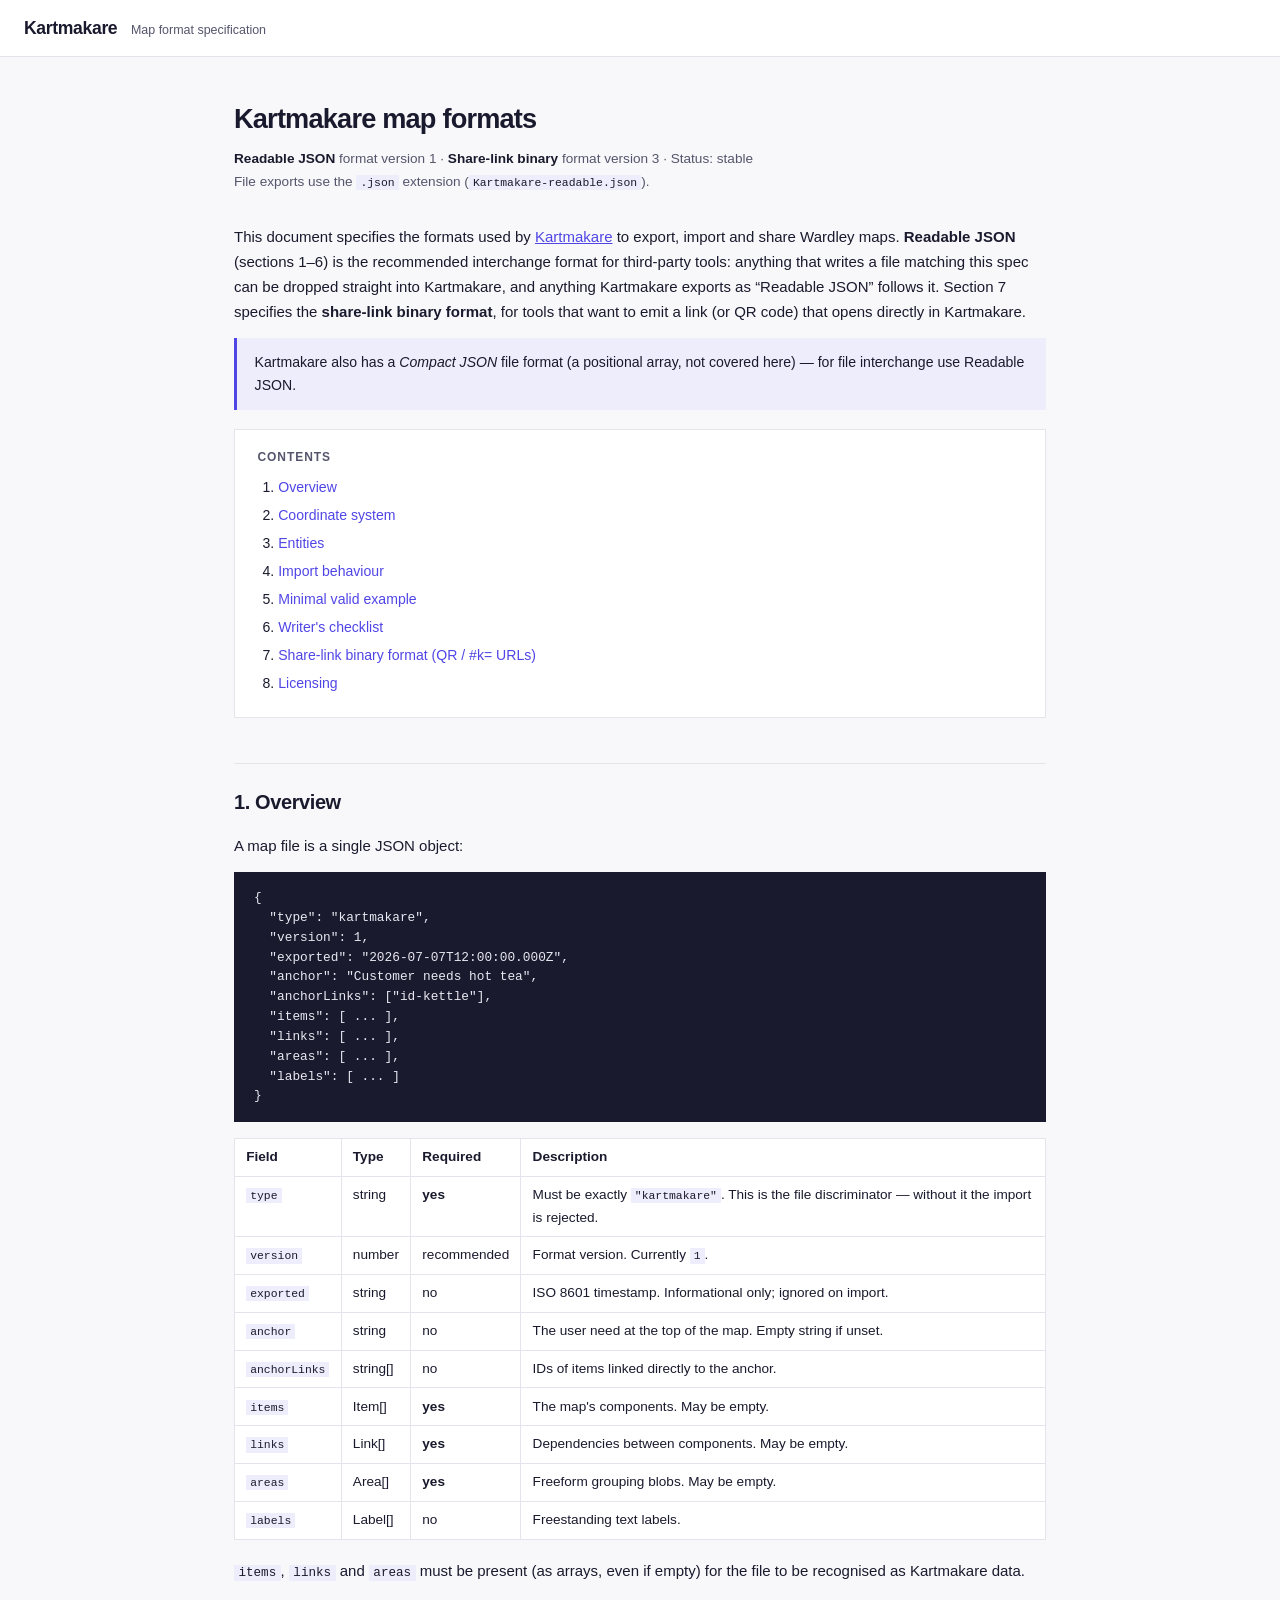
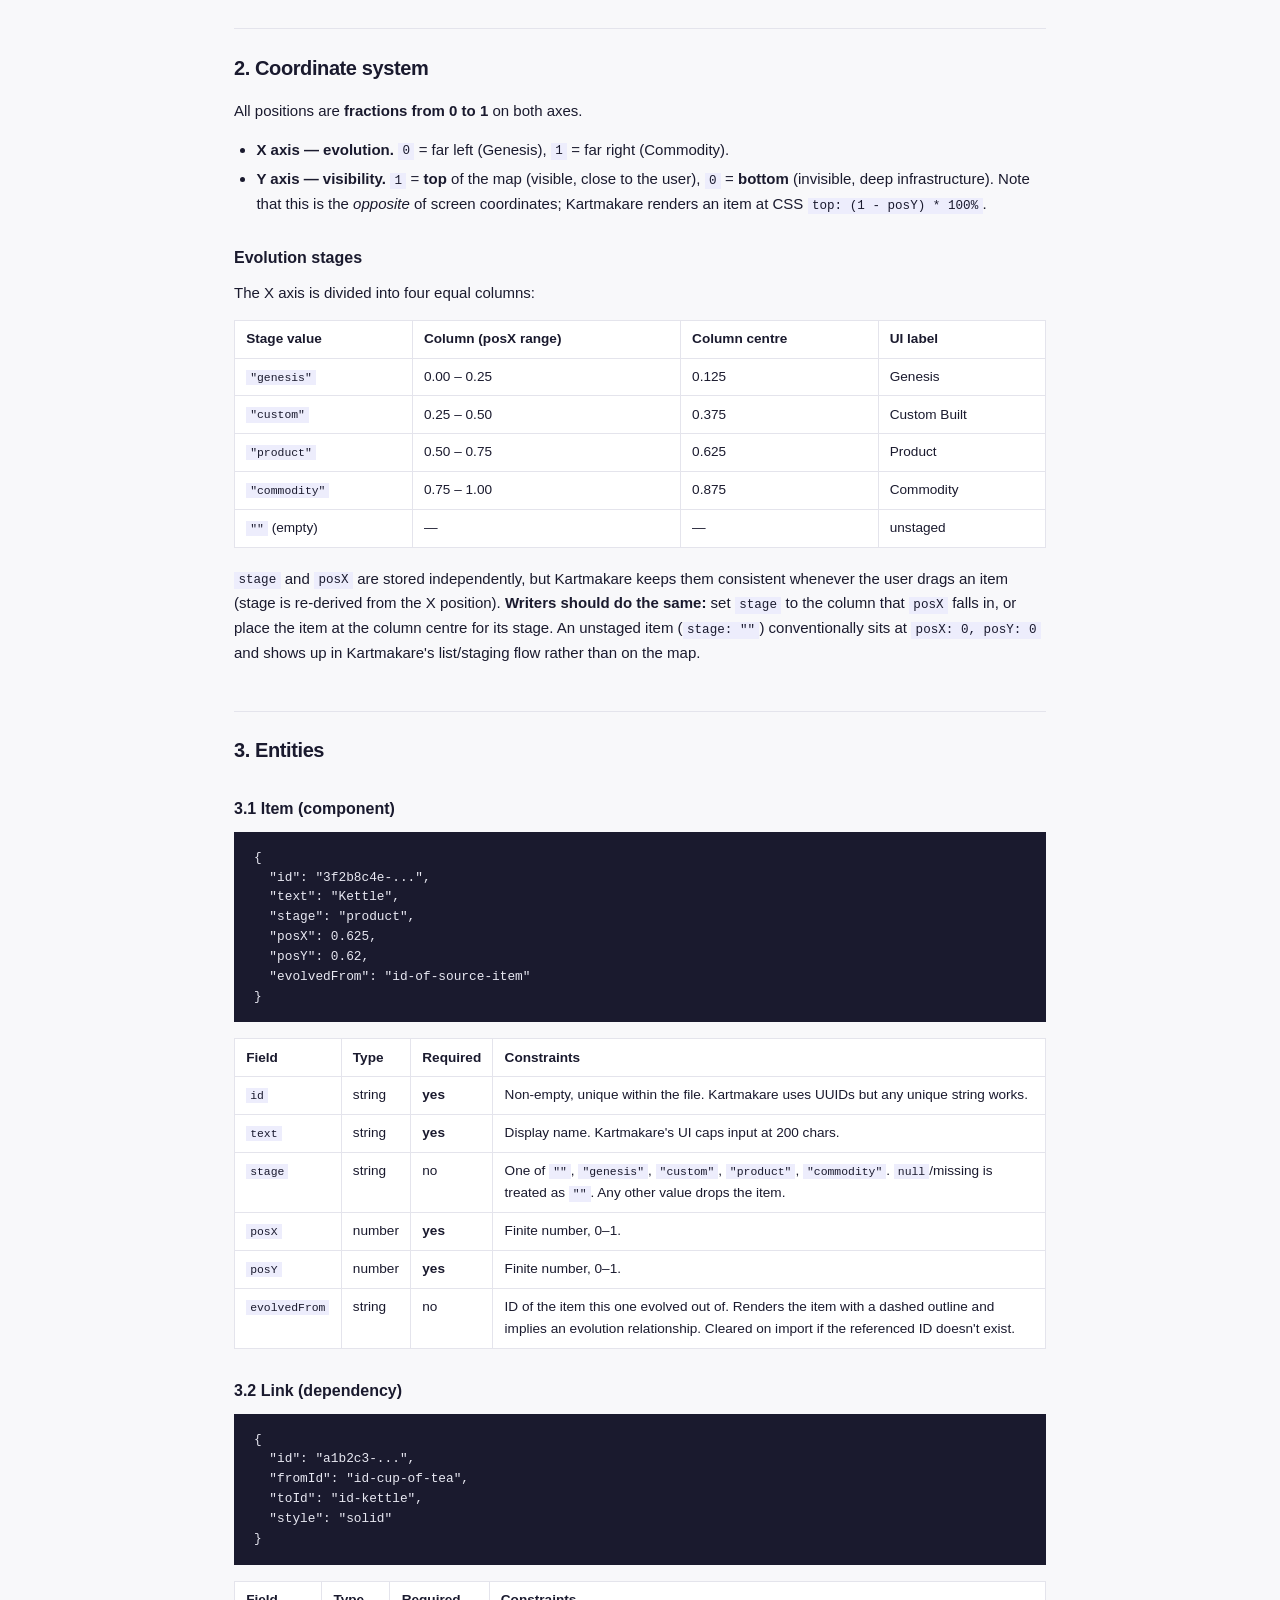
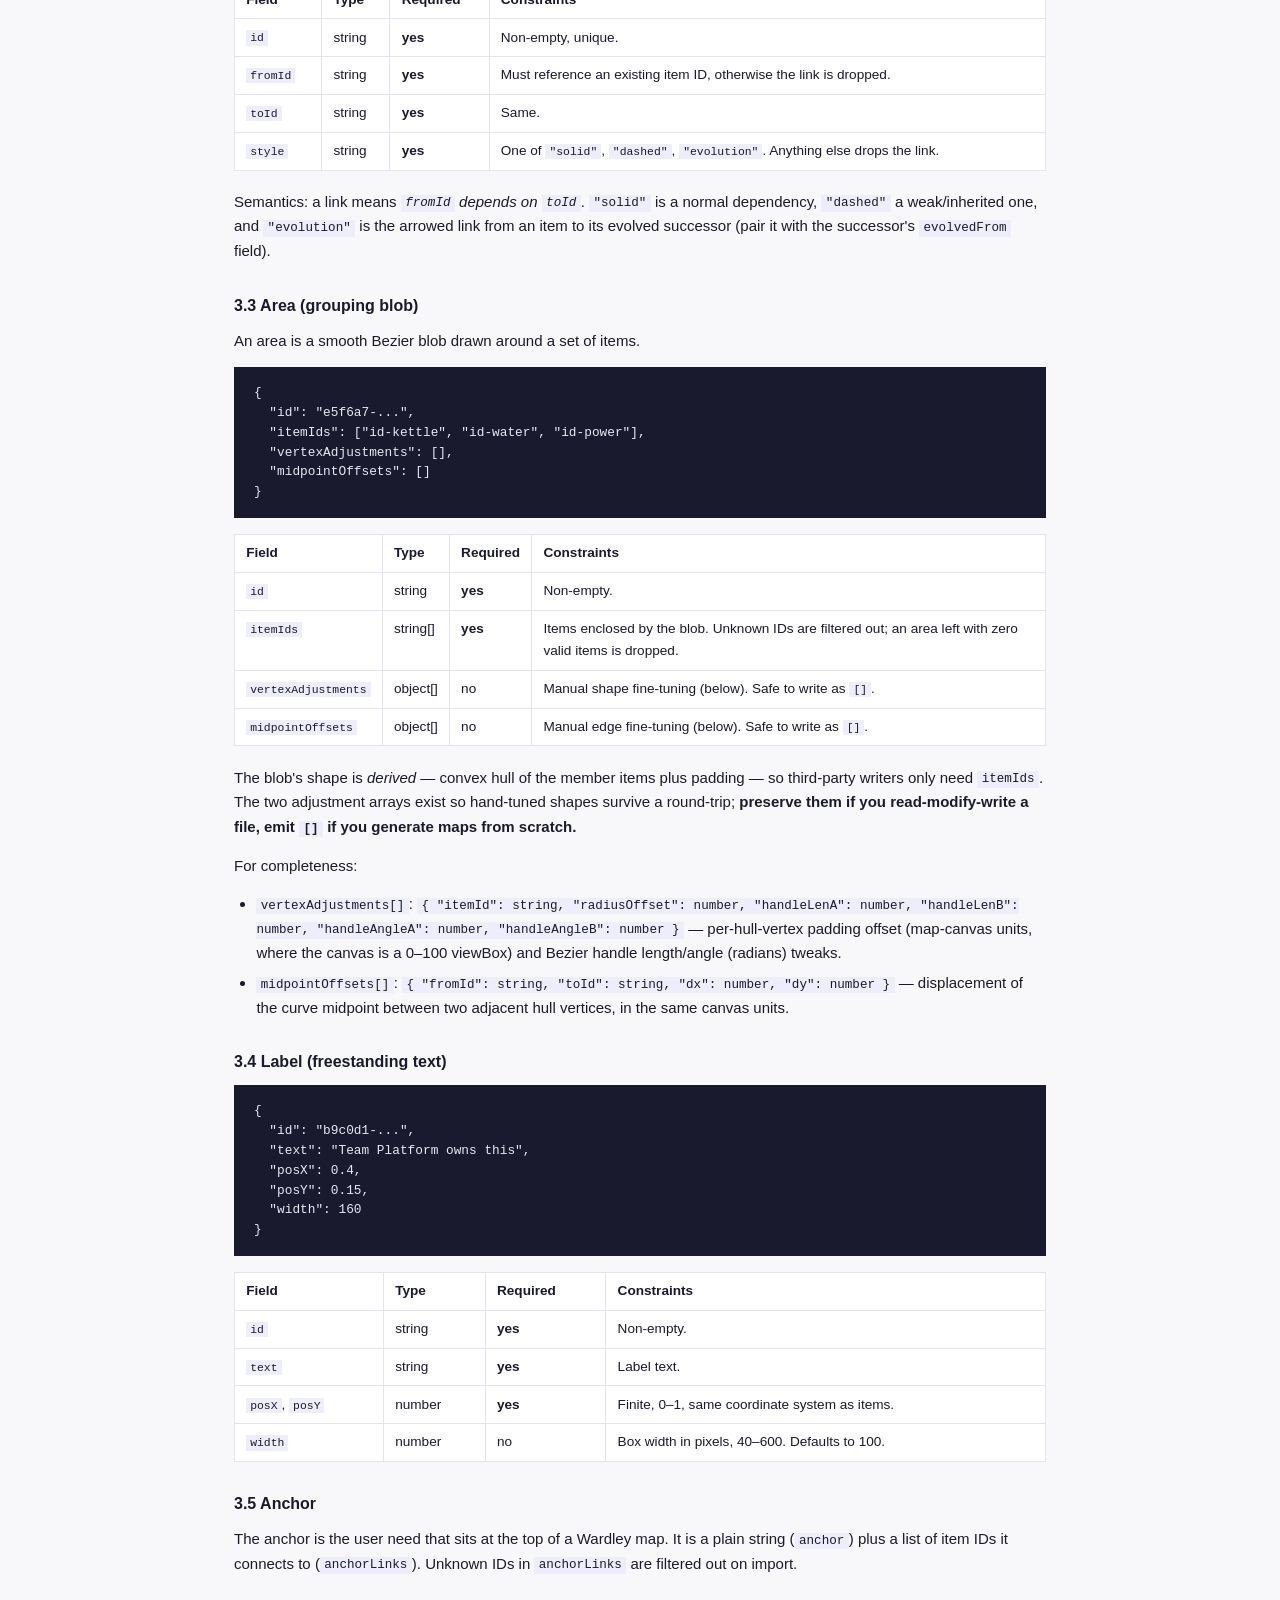
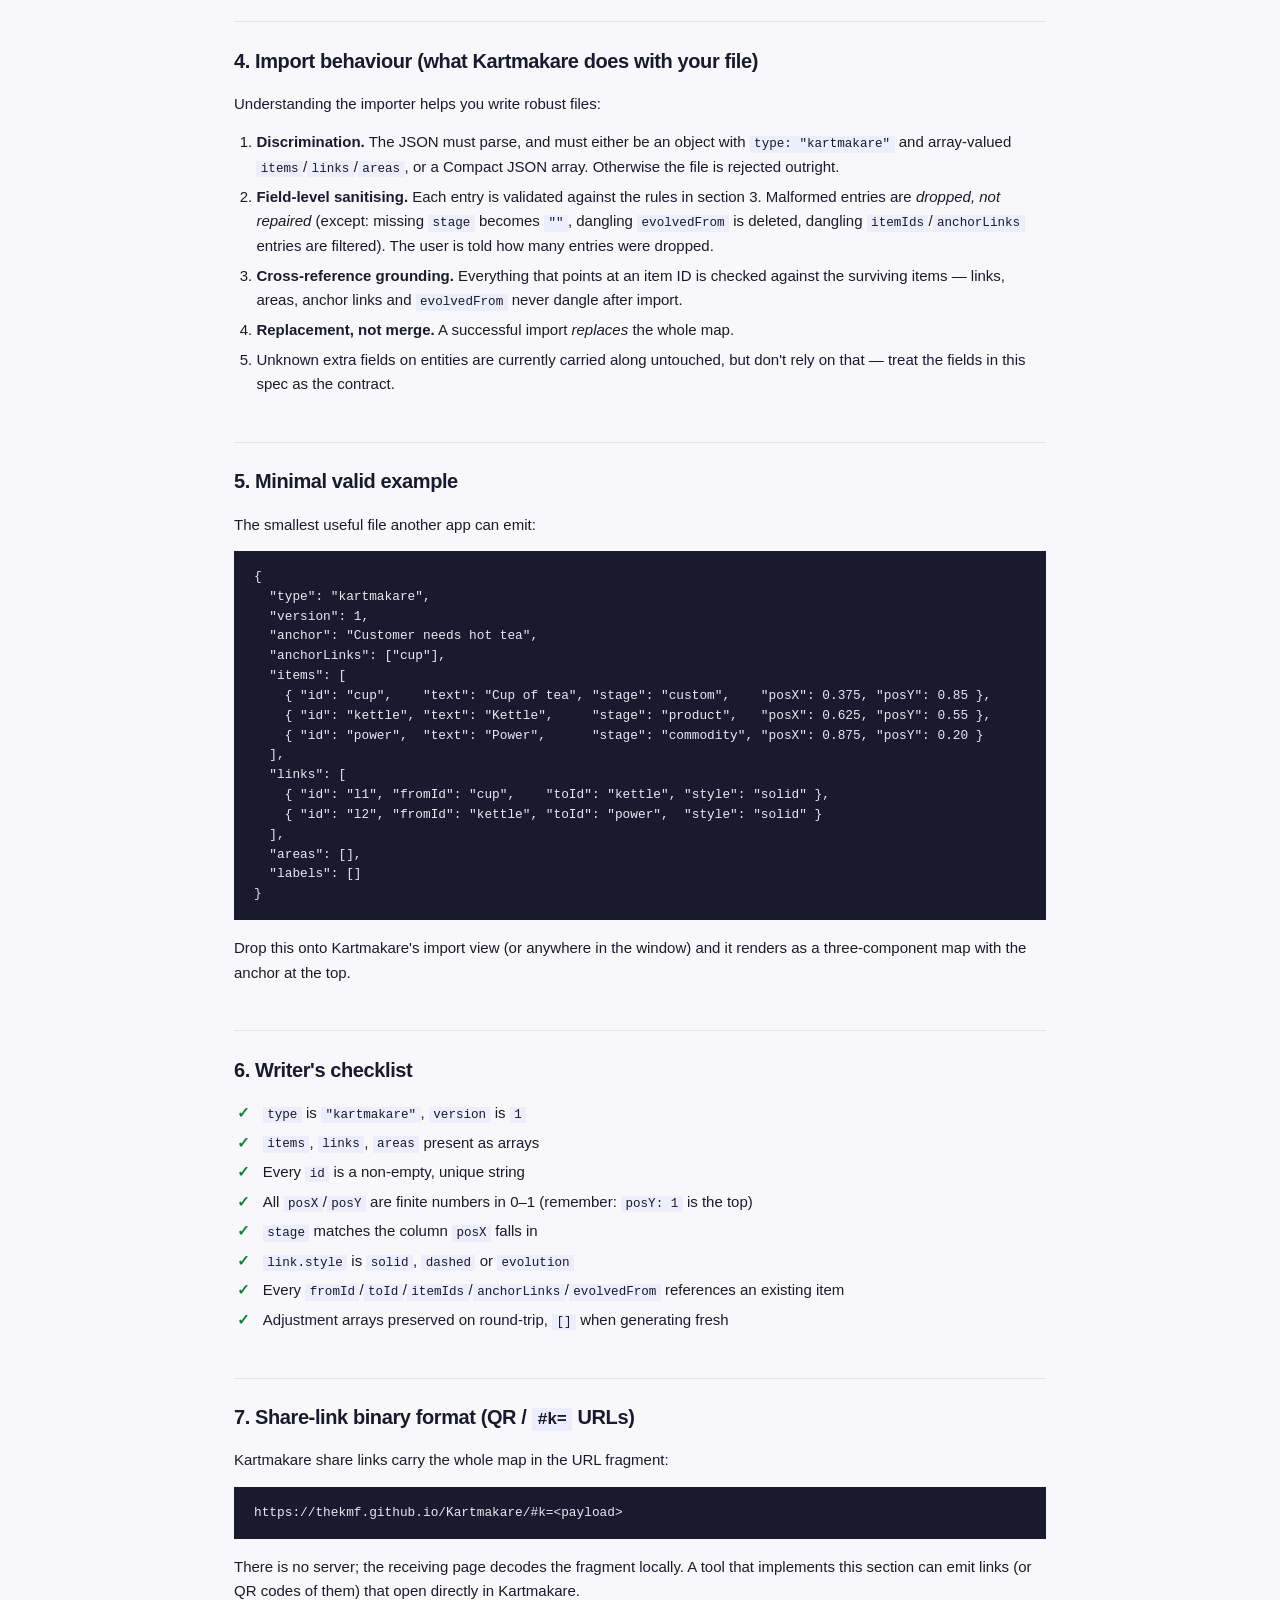
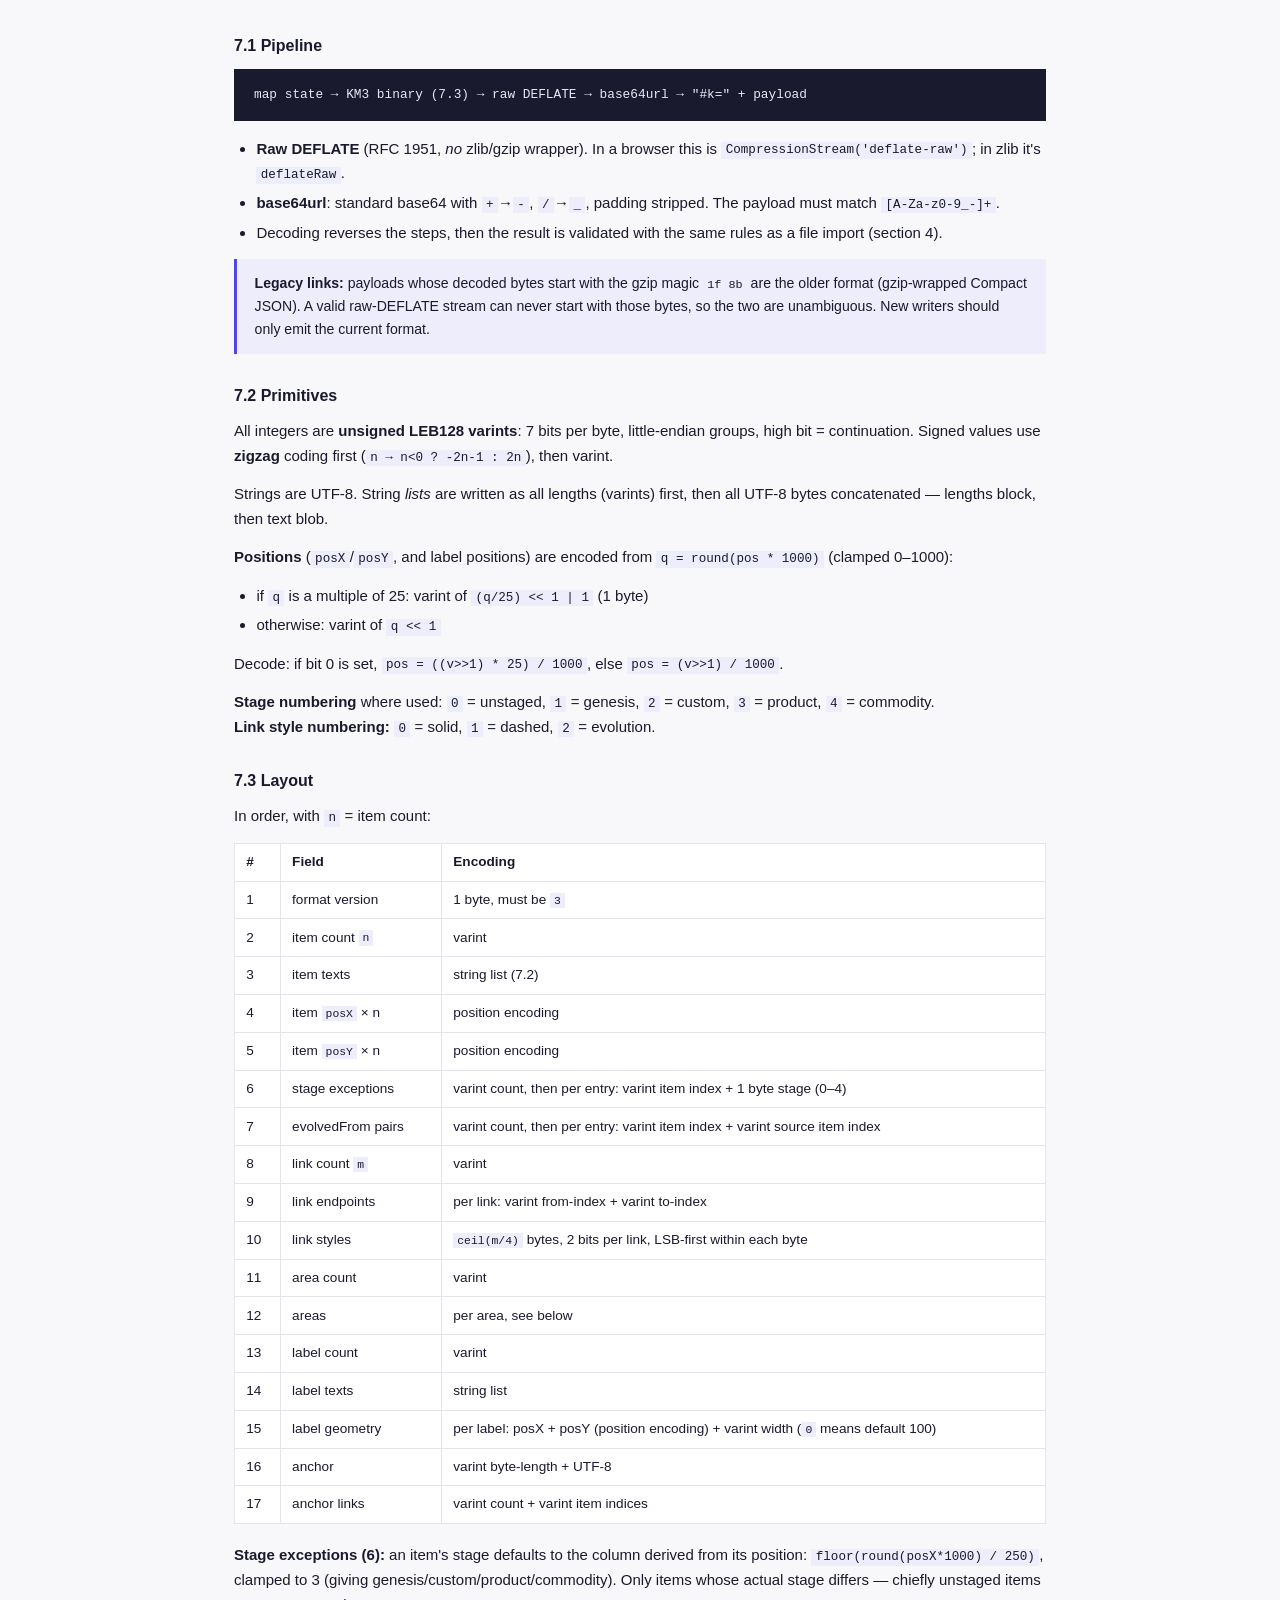
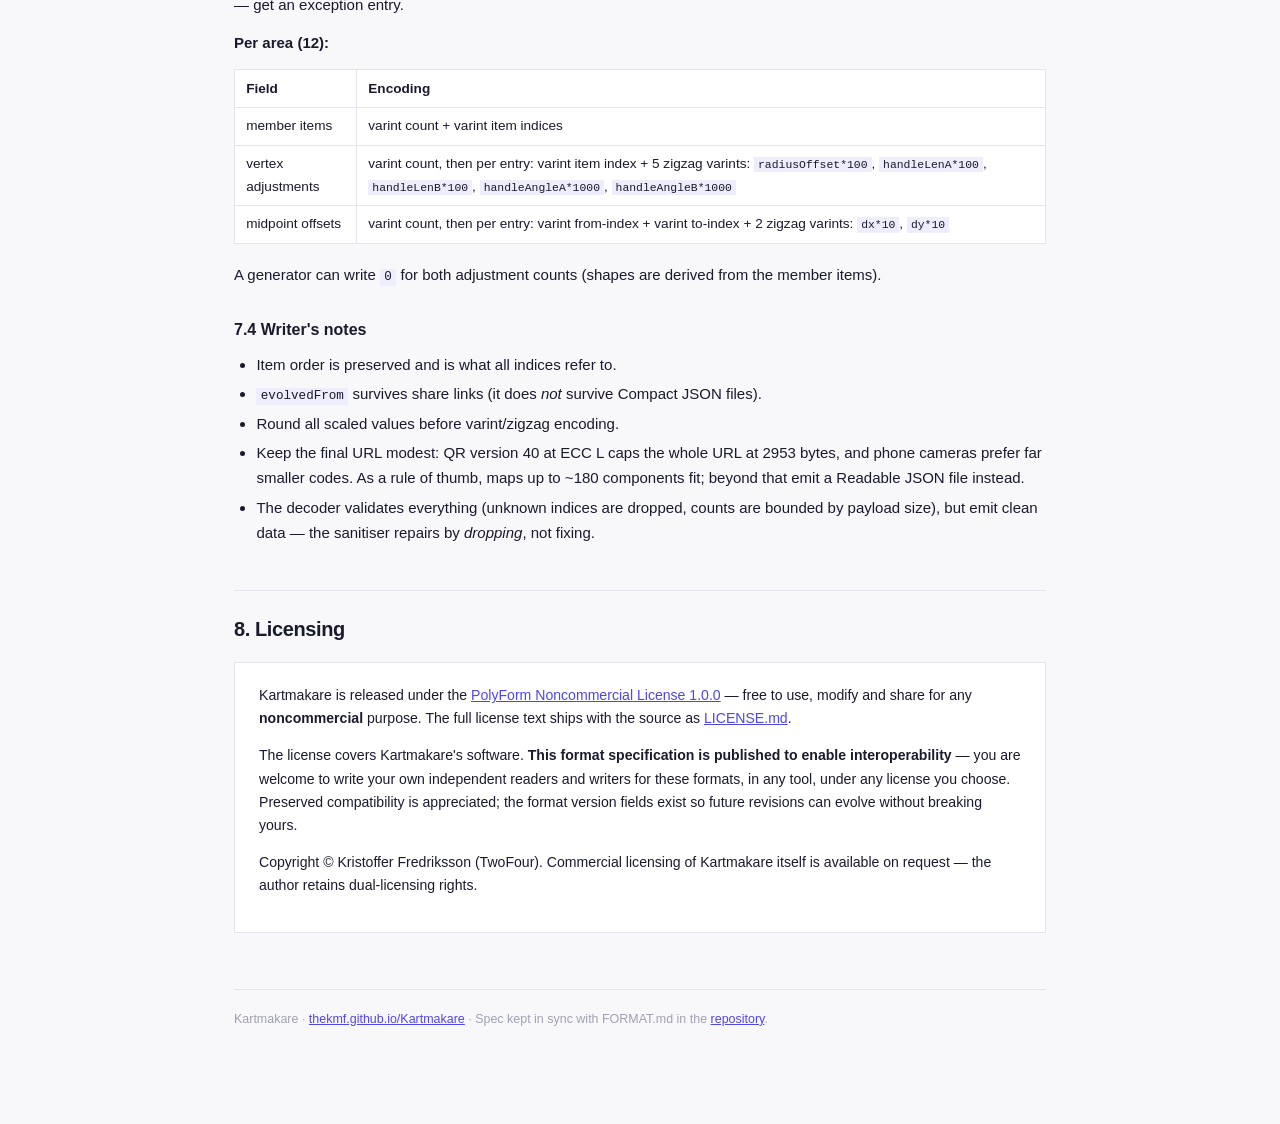
==== format.html @ 9cb751b2 "Add format.html — styled format spec with licensing; link from About Standalone HTML rendering of FO" ====
<!DOCTYPE html>
<html lang="en">
<head>
<meta charset="UTF-8">
<meta name="viewport" content="width=device-width, initial-scale=1.0">
<title>Kartmakare — Map Format Specification</title>
<link rel="icon" type="image/svg+xml" href="kartmakare-icon.svg">
<style>
    :root {
        --bg: #f8f8fa; --surface: #ffffff; --text: #1a1a2e; --text-muted: #55556d;
        --text-dim: #a0a0b4; --accent: #5046e5; --accent-light: #ededfc;
        --border: #e4e4ec; --border-hover: #c9c9d6; --down: #dc2626;
        --green: #15803d;
    }
    * { margin: 0; padding: 0; box-sizing: border-box; }
    body {
        background: var(--bg); color: var(--text);
        font-family: 'Inter', 'SF Pro Display', -apple-system, BlinkMacSystemFont, 'Segoe UI', sans-serif;
        font-size: 15px; line-height: 1.65;
    }
    .page-header {
        background: var(--surface); border-bottom: 1px solid var(--border);
        padding: 0.85rem 1.5rem; display: flex; align-items: baseline; gap: 0.85rem;
        position: sticky; top: 0; z-index: 10;
    }
    .page-header a.home {
        font-size: 1.1rem; font-weight: 700; letter-spacing: -0.02em;
        color: var(--text); text-decoration: none; transition: color 0.15s;
    }
    .page-header a.home:hover { color: var(--accent); }
    .page-header .sub { font-size: 0.78rem; color: var(--text-muted); font-weight: 500; }
    main { max-width: 860px; margin: 0 auto; padding: 2.5rem 1.5rem 6rem; }
    h1 { font-size: 1.7rem; font-weight: 800; letter-spacing: -0.03em; margin-bottom: 0.4rem; }
    .meta { color: var(--text-muted); font-size: 0.85rem; margin-bottom: 2rem; }
    .meta strong { color: var(--text); }
    h2 {
        font-size: 1.25rem; font-weight: 700; letter-spacing: -0.02em;
        margin: 2.8rem 0 0.9rem; padding-top: 1.4rem; border-top: 1px solid var(--border);
    }
    h3 { font-size: 1rem; font-weight: 700; margin: 1.8rem 0 0.6rem; }
    p { margin-bottom: 0.85rem; }
    a { color: var(--accent); }
    ul, ol { margin: 0 0 0.85rem 1.4rem; }
    li { margin-bottom: 0.3rem; }
    code {
        font-family: 'SF Mono', ui-monospace, 'Cascadia Code', Menlo, Consolas, monospace;
        font-size: 0.84em; background: var(--accent-light); color: var(--text);
        padding: 0.1em 0.35em;
    }
    pre {
        background: var(--text); color: #e8e8f2; padding: 1rem 1.25rem;
        overflow-x: auto; margin: 0 0 1rem; font-size: 0.8rem; line-height: 1.55;
    }
    pre code { background: none; color: inherit; padding: 0; font-size: inherit; }
    table { border-collapse: collapse; width: 100%; margin: 0 0 1.2rem; font-size: 0.85rem; }
    th, td { border: 1px solid var(--border); padding: 0.45rem 0.7rem; text-align: left; vertical-align: top; }
    th { background: var(--surface); font-weight: 700; white-space: nowrap; }
    td { background: var(--surface); }
    td code { white-space: nowrap; }
    .table-scroll { overflow-x: auto; margin-bottom: 1.2rem; }
    .table-scroll table { margin-bottom: 0; min-width: 560px; }
    .callout {
        background: var(--accent-light); border-left: 3px solid var(--accent);
        padding: 0.8rem 1.1rem; margin: 0 0 1.2rem; font-size: 0.88rem;
    }
    .checklist { list-style: none; margin-left: 0.2rem; }
    .checklist li { padding-left: 1.6rem; position: relative; }
    .checklist li::before {
        content: '✓'; position: absolute; left: 0; top: 0;
        color: var(--green); font-weight: 800;
    }
    .toc {
        background: var(--surface); border: 1px solid var(--border);
        padding: 1.1rem 1.4rem; margin-bottom: 2.2rem; font-size: 0.88rem;
    }
    .toc-title { font-weight: 700; font-size: 0.75rem; text-transform: uppercase; letter-spacing: 0.08em; color: var(--text-muted); margin-bottom: 0.5rem; }
    .toc ol { margin: 0 0 0 1.3rem; }
    .toc a { text-decoration: none; }
    .toc a:hover { text-decoration: underline; }
    .license {
        background: var(--surface); border: 1px solid var(--border);
        padding: 1.3rem 1.5rem; margin-top: 1rem; font-size: 0.88rem;
    }
    footer {
        border-top: 1px solid var(--border); margin-top: 3.5rem; padding-top: 1.2rem;
        color: var(--text-dim); font-size: 0.78rem;
    }
</style>
</head>
<body>

<div class="page-header">
    <a class="home" href="./">Kartmakare</a>
    <span class="sub">Map format specification</span>
</div>

<main>
<h1>Kartmakare map formats</h1>
<p class="meta">
    <strong>Readable JSON</strong> format version 1 &middot; <strong>Share-link binary</strong> format version 3 &middot; Status: stable<br>
    File exports use the <code>.json</code> extension (<code>Kartmakare-readable.json</code>).
</p>

<p>This document specifies the formats used by
<a href="https://thekmf.github.io/Kartmakare/">Kartmakare</a> to export, import and
share Wardley maps. <strong>Readable JSON</strong> (sections 1&ndash;6) is the
recommended interchange format for third-party tools: anything that writes a file
matching this spec can be dropped straight into Kartmakare, and anything Kartmakare
exports as &ldquo;Readable JSON&rdquo; follows it. Section 7 specifies the
<strong>share-link binary format</strong>, for tools that want to emit a link (or QR
code) that opens directly in Kartmakare.</p>

<div class="callout">Kartmakare also has a <em>Compact JSON</em> file format (a
positional array, not covered here) — for file interchange use Readable JSON.</div>

<div class="toc">
    <div class="toc-title">Contents</div>
    <ol>
        <li><a href="#overview">Overview</a></li>
        <li><a href="#coordinates">Coordinate system</a></li>
        <li><a href="#entities">Entities</a></li>
        <li><a href="#import">Import behaviour</a></li>
        <li><a href="#example">Minimal valid example</a></li>
        <li><a href="#checklist">Writer's checklist</a></li>
        <li><a href="#sharelink">Share-link binary format (QR / #k= URLs)</a></li>
        <li><a href="#licensing">Licensing</a></li>
    </ol>
</div>

<h2 id="overview">1. Overview</h2>
<p>A map file is a single JSON object:</p>
<pre><code>{
  "type": "kartmakare",
  "version": 1,
  "exported": "2026-07-07T12:00:00.000Z",
  "anchor": "Customer needs hot tea",
  "anchorLinks": ["id-kettle"],
  "items": [ ... ],
  "links": [ ... ],
  "areas": [ ... ],
  "labels": [ ... ]
}</code></pre>

<div class="table-scroll"><table>
<tr><th>Field</th><th>Type</th><th>Required</th><th>Description</th></tr>
<tr><td><code>type</code></td><td>string</td><td><strong>yes</strong></td><td>Must be exactly <code>"kartmakare"</code>. This is the file discriminator — without it the import is rejected.</td></tr>
<tr><td><code>version</code></td><td>number</td><td>recommended</td><td>Format version. Currently <code>1</code>.</td></tr>
<tr><td><code>exported</code></td><td>string</td><td>no</td><td>ISO 8601 timestamp. Informational only; ignored on import.</td></tr>
<tr><td><code>anchor</code></td><td>string</td><td>no</td><td>The user need at the top of the map. Empty string if unset.</td></tr>
<tr><td><code>anchorLinks</code></td><td>string[]</td><td>no</td><td>IDs of items linked directly to the anchor.</td></tr>
<tr><td><code>items</code></td><td>Item[]</td><td><strong>yes</strong></td><td>The map's components. May be empty.</td></tr>
<tr><td><code>links</code></td><td>Link[]</td><td><strong>yes</strong></td><td>Dependencies between components. May be empty.</td></tr>
<tr><td><code>areas</code></td><td>Area[]</td><td><strong>yes</strong></td><td>Freeform grouping blobs. May be empty.</td></tr>
<tr><td><code>labels</code></td><td>Label[]</td><td>no</td><td>Freestanding text labels.</td></tr>
</table></div>

<p><code>items</code>, <code>links</code> and <code>areas</code> must be present (as
arrays, even if empty) for the file to be recognised as Kartmakare data.</p>

<h2 id="coordinates">2. Coordinate system</h2>
<p>All positions are <strong>fractions from 0 to 1</strong> on both axes.</p>
<ul>
    <li><strong>X axis — evolution.</strong> <code>0</code> = far left (Genesis), <code>1</code> = far right (Commodity).</li>
    <li><strong>Y axis — visibility.</strong> <code>1</code> = <strong>top</strong> of the map (visible, close to the user), <code>0</code> = <strong>bottom</strong> (invisible, deep infrastructure). Note that this is the <em>opposite</em> of screen coordinates; Kartmakare renders an item at CSS <code>top: (1 - posY) * 100%</code>.</li>
</ul>

<h3>Evolution stages</h3>
<p>The X axis is divided into four equal columns:</p>
<div class="table-scroll"><table>
<tr><th>Stage value</th><th>Column (posX range)</th><th>Column centre</th><th>UI label</th></tr>
<tr><td><code>"genesis"</code></td><td>0.00 – 0.25</td><td>0.125</td><td>Genesis</td></tr>
<tr><td><code>"custom"</code></td><td>0.25 – 0.50</td><td>0.375</td><td>Custom Built</td></tr>
<tr><td><code>"product"</code></td><td>0.50 – 0.75</td><td>0.625</td><td>Product</td></tr>
<tr><td><code>"commodity"</code></td><td>0.75 – 1.00</td><td>0.875</td><td>Commodity</td></tr>
<tr><td><code>""</code> (empty)</td><td>—</td><td>—</td><td>unstaged</td></tr>
</table></div>

<p><code>stage</code> and <code>posX</code> are stored independently, but Kartmakare
keeps them consistent whenever the user drags an item (stage is re-derived from the X
position). <strong>Writers should do the same:</strong> set <code>stage</code> to the
column that <code>posX</code> falls in, or place the item at the column centre for its
stage. An unstaged item (<code>stage: ""</code>) conventionally sits at
<code>posX: 0, posY: 0</code> and shows up in Kartmakare's list/staging flow rather
than on the map.</p>

<h2 id="entities">3. Entities</h2>

<h3>3.1 Item (component)</h3>
<pre><code>{
  "id": "3f2b8c4e-...",
  "text": "Kettle",
  "stage": "product",
  "posX": 0.625,
  "posY": 0.62,
  "evolvedFrom": "id-of-source-item"
}</code></pre>
<div class="table-scroll"><table>
<tr><th>Field</th><th>Type</th><th>Required</th><th>Constraints</th></tr>
<tr><td><code>id</code></td><td>string</td><td><strong>yes</strong></td><td>Non-empty, unique within the file. Kartmakare uses UUIDs but any unique string works.</td></tr>
<tr><td><code>text</code></td><td>string</td><td><strong>yes</strong></td><td>Display name. Kartmakare's UI caps input at 200 chars.</td></tr>
<tr><td><code>stage</code></td><td>string</td><td>no</td><td>One of <code>""</code>, <code>"genesis"</code>, <code>"custom"</code>, <code>"product"</code>, <code>"commodity"</code>. <code>null</code>/missing is treated as <code>""</code>. Any other value drops the item.</td></tr>
<tr><td><code>posX</code></td><td>number</td><td><strong>yes</strong></td><td>Finite number, 0–1.</td></tr>
<tr><td><code>posY</code></td><td>number</td><td><strong>yes</strong></td><td>Finite number, 0–1.</td></tr>
<tr><td><code>evolvedFrom</code></td><td>string</td><td>no</td><td>ID of the item this one evolved out of. Renders the item with a dashed outline and implies an evolution relationship. Cleared on import if the referenced ID doesn't exist.</td></tr>
</table></div>

<h3>3.2 Link (dependency)</h3>
<pre><code>{
  "id": "a1b2c3-...",
  "fromId": "id-cup-of-tea",
  "toId": "id-kettle",
  "style": "solid"
}</code></pre>
<div class="table-scroll"><table>
<tr><th>Field</th><th>Type</th><th>Required</th><th>Constraints</th></tr>
<tr><td><code>id</code></td><td>string</td><td><strong>yes</strong></td><td>Non-empty, unique.</td></tr>
<tr><td><code>fromId</code></td><td>string</td><td><strong>yes</strong></td><td>Must reference an existing item ID, otherwise the link is dropped.</td></tr>
<tr><td><code>toId</code></td><td>string</td><td><strong>yes</strong></td><td>Same.</td></tr>
<tr><td><code>style</code></td><td>string</td><td><strong>yes</strong></td><td>One of <code>"solid"</code>, <code>"dashed"</code>, <code>"evolution"</code>. Anything else drops the link.</td></tr>
</table></div>
<p>Semantics: a link means <em><code>fromId</code> depends on <code>toId</code></em>.
<code>"solid"</code> is a normal dependency, <code>"dashed"</code> a weak/inherited
one, and <code>"evolution"</code> is the arrowed link from an item to its evolved
successor (pair it with the successor's <code>evolvedFrom</code> field).</p>

<h3>3.3 Area (grouping blob)</h3>
<p>An area is a smooth Bezier blob drawn around a set of items.</p>
<pre><code>{
  "id": "e5f6a7-...",
  "itemIds": ["id-kettle", "id-water", "id-power"],
  "vertexAdjustments": [],
  "midpointOffsets": []
}</code></pre>
<div class="table-scroll"><table>
<tr><th>Field</th><th>Type</th><th>Required</th><th>Constraints</th></tr>
<tr><td><code>id</code></td><td>string</td><td><strong>yes</strong></td><td>Non-empty.</td></tr>
<tr><td><code>itemIds</code></td><td>string[]</td><td><strong>yes</strong></td><td>Items enclosed by the blob. Unknown IDs are filtered out; an area left with zero valid items is dropped.</td></tr>
<tr><td><code>vertexAdjustments</code></td><td>object[]</td><td>no</td><td>Manual shape fine-tuning (below). Safe to write as <code>[]</code>.</td></tr>
<tr><td><code>midpointOffsets</code></td><td>object[]</td><td>no</td><td>Manual edge fine-tuning (below). Safe to write as <code>[]</code>.</td></tr>
</table></div>
<p>The blob's shape is <em>derived</em> — convex hull of the member items plus padding —
so third-party writers only need <code>itemIds</code>. The two adjustment arrays exist
so hand-tuned shapes survive a round-trip; <strong>preserve them if you
read-modify-write a file, emit <code>[]</code> if you generate maps from
scratch.</strong></p>
<p>For completeness:</p>
<ul>
    <li><code>vertexAdjustments[]</code>: <code>{ "itemId": string, "radiusOffset": number, "handleLenA": number, "handleLenB": number, "handleAngleA": number, "handleAngleB": number }</code> — per-hull-vertex padding offset (map-canvas units, where the canvas is a 0–100 viewBox) and Bezier handle length/angle (radians) tweaks.</li>
    <li><code>midpointOffsets[]</code>: <code>{ "fromId": string, "toId": string, "dx": number, "dy": number }</code> — displacement of the curve midpoint between two adjacent hull vertices, in the same canvas units.</li>
</ul>

<h3>3.4 Label (freestanding text)</h3>
<pre><code>{
  "id": "b9c0d1-...",
  "text": "Team Platform owns this",
  "posX": 0.4,
  "posY": 0.15,
  "width": 160
}</code></pre>
<div class="table-scroll"><table>
<tr><th>Field</th><th>Type</th><th>Required</th><th>Constraints</th></tr>
<tr><td><code>id</code></td><td>string</td><td><strong>yes</strong></td><td>Non-empty.</td></tr>
<tr><td><code>text</code></td><td>string</td><td><strong>yes</strong></td><td>Label text.</td></tr>
<tr><td><code>posX</code>, <code>posY</code></td><td>number</td><td><strong>yes</strong></td><td>Finite, 0–1, same coordinate system as items.</td></tr>
<tr><td><code>width</code></td><td>number</td><td>no</td><td>Box width in pixels, 40–600. Defaults to 100.</td></tr>
</table></div>

<h3>3.5 Anchor</h3>
<p>The anchor is the user need that sits at the top of a Wardley map. It is a plain
string (<code>anchor</code>) plus a list of item IDs it connects to
(<code>anchorLinks</code>). Unknown IDs in <code>anchorLinks</code> are filtered out
on import.</p>

<h2 id="import">4. Import behaviour (what Kartmakare does with your file)</h2>
<p>Understanding the importer helps you write robust files:</p>
<ol>
    <li><strong>Discrimination.</strong> The JSON must parse, and must either be an object with <code>type: "kartmakare"</code> and array-valued <code>items</code>/<code>links</code>/<code>areas</code>, or a Compact JSON array. Otherwise the file is rejected outright.</li>
    <li><strong>Field-level sanitising.</strong> Each entry is validated against the rules in section 3. Malformed entries are <em>dropped, not repaired</em> (except: missing <code>stage</code> becomes <code>""</code>, dangling <code>evolvedFrom</code> is deleted, dangling <code>itemIds</code>/<code>anchorLinks</code> entries are filtered). The user is told how many entries were dropped.</li>
    <li><strong>Cross-reference grounding.</strong> Everything that points at an item ID is checked against the surviving items — links, areas, anchor links and <code>evolvedFrom</code> never dangle after import.</li>
    <li><strong>Replacement, not merge.</strong> A successful import <em>replaces</em> the whole map.</li>
    <li>Unknown extra fields on entities are currently carried along untouched, but don't rely on that — treat the fields in this spec as the contract.</li>
</ol>

<h2 id="example">5. Minimal valid example</h2>
<p>The smallest useful file another app can emit:</p>
<pre><code>{
  "type": "kartmakare",
  "version": 1,
  "anchor": "Customer needs hot tea",
  "anchorLinks": ["cup"],
  "items": [
    { "id": "cup",    "text": "Cup of tea", "stage": "custom",    "posX": 0.375, "posY": 0.85 },
    { "id": "kettle", "text": "Kettle",     "stage": "product",   "posX": 0.625, "posY": 0.55 },
    { "id": "power",  "text": "Power",      "stage": "commodity", "posX": 0.875, "posY": 0.20 }
  ],
  "links": [
    { "id": "l1", "fromId": "cup",    "toId": "kettle", "style": "solid" },
    { "id": "l2", "fromId": "kettle", "toId": "power",  "style": "solid" }
  ],
  "areas": [],
  "labels": []
}</code></pre>
<p>Drop this onto Kartmakare's import view (or anywhere in the window) and it renders
as a three-component map with the anchor at the top.</p>

<h2 id="checklist">6. Writer's checklist</h2>
<ul class="checklist">
    <li><code>type</code> is <code>"kartmakare"</code>, <code>version</code> is <code>1</code></li>
    <li><code>items</code>, <code>links</code>, <code>areas</code> present as arrays</li>
    <li>Every <code>id</code> is a non-empty, unique string</li>
    <li>All <code>posX</code>/<code>posY</code> are finite numbers in 0–1 (remember: <code>posY: 1</code> is the top)</li>
    <li><code>stage</code> matches the column <code>posX</code> falls in</li>
    <li><code>link.style</code> is <code>solid</code>, <code>dashed</code> or <code>evolution</code></li>
    <li>Every <code>fromId</code>/<code>toId</code>/<code>itemIds</code>/<code>anchorLinks</code>/<code>evolvedFrom</code> references an existing item</li>
    <li>Adjustment arrays preserved on round-trip, <code>[]</code> when generating fresh</li>
</ul>

<h2 id="sharelink">7. Share-link binary format (QR / <code>#k=</code> URLs)</h2>
<p>Kartmakare share links carry the whole map in the URL fragment:</p>
<pre><code>https://thekmf.github.io/Kartmakare/#k=&lt;payload&gt;</code></pre>
<p>There is no server; the receiving page decodes the fragment locally. A tool that
implements this section can emit links (or QR codes of them) that open directly in
Kartmakare.</p>

<h3>7.1 Pipeline</h3>
<pre><code>map state → KM3 binary (7.3) → raw DEFLATE → base64url → "#k=" + payload</code></pre>
<ul>
    <li><strong>Raw DEFLATE</strong> (RFC 1951, <em>no</em> zlib/gzip wrapper). In a browser this is <code>CompressionStream('deflate-raw')</code>; in zlib it's <code>deflateRaw</code>.</li>
    <li><strong>base64url</strong>: standard base64 with <code>+</code>→<code>-</code>, <code>/</code>→<code>_</code>, padding stripped. The payload must match <code>[A-Za-z0-9_-]+</code>.</li>
    <li>Decoding reverses the steps, then the result is validated with the same rules as a file import (section 4).</li>
</ul>
<div class="callout"><strong>Legacy links:</strong> payloads whose decoded bytes start
with the gzip magic <code>1f 8b</code> are the older format (gzip-wrapped Compact
JSON). A valid raw-DEFLATE stream can never start with those bytes, so the two are
unambiguous. New writers should only emit the current format.</div>

<h3>7.2 Primitives</h3>
<p>All integers are <strong>unsigned LEB128 varints</strong>: 7 bits per byte,
little-endian groups, high bit = continuation. Signed values use
<strong>zigzag</strong> coding first (<code>n → n&lt;0 ? -2n-1 : 2n</code>), then
varint.</p>
<p>Strings are UTF-8. String <em>lists</em> are written as all lengths (varints)
first, then all UTF-8 bytes concatenated — lengths block, then text blob.</p>
<p><strong>Positions</strong> (<code>posX</code>/<code>posY</code>, and label
positions) are encoded from <code>q = round(pos * 1000)</code> (clamped 0–1000):</p>
<ul>
    <li>if <code>q</code> is a multiple of 25: varint of <code>(q/25) &lt;&lt; 1 | 1</code> (1 byte)</li>
    <li>otherwise: varint of <code>q &lt;&lt; 1</code></li>
</ul>
<p>Decode: if bit 0 is set, <code>pos = ((v&gt;&gt;1) * 25) / 1000</code>, else
<code>pos = (v&gt;&gt;1) / 1000</code>.</p>
<p><strong>Stage numbering</strong> where used: <code>0</code> = unstaged,
<code>1</code> = genesis, <code>2</code> = custom, <code>3</code> = product,
<code>4</code> = commodity.<br>
<strong>Link style numbering:</strong> <code>0</code> = solid, <code>1</code> =
dashed, <code>2</code> = evolution.</p>

<h3>7.3 Layout</h3>
<p>In order, with <code>n</code> = item count:</p>
<div class="table-scroll"><table>
<tr><th>#</th><th>Field</th><th>Encoding</th></tr>
<tr><td>1</td><td>format version</td><td>1 byte, must be <code>3</code></td></tr>
<tr><td>2</td><td>item count <code>n</code></td><td>varint</td></tr>
<tr><td>3</td><td>item texts</td><td>string list (7.2)</td></tr>
<tr><td>4</td><td>item <code>posX</code> × n</td><td>position encoding</td></tr>
<tr><td>5</td><td>item <code>posY</code> × n</td><td>position encoding</td></tr>
<tr><td>6</td><td>stage exceptions</td><td>varint count, then per entry: varint item index + 1 byte stage (0–4)</td></tr>
<tr><td>7</td><td>evolvedFrom pairs</td><td>varint count, then per entry: varint item index + varint source item index</td></tr>
<tr><td>8</td><td>link count <code>m</code></td><td>varint</td></tr>
<tr><td>9</td><td>link endpoints</td><td>per link: varint from-index + varint to-index</td></tr>
<tr><td>10</td><td>link styles</td><td><code>ceil(m/4)</code> bytes, 2 bits per link, LSB-first within each byte</td></tr>
<tr><td>11</td><td>area count</td><td>varint</td></tr>
<tr><td>12</td><td>areas</td><td>per area, see below</td></tr>
<tr><td>13</td><td>label count</td><td>varint</td></tr>
<tr><td>14</td><td>label texts</td><td>string list</td></tr>
<tr><td>15</td><td>label geometry</td><td>per label: posX + posY (position encoding) + varint width (<code>0</code> means default 100)</td></tr>
<tr><td>16</td><td>anchor</td><td>varint byte-length + UTF-8</td></tr>
<tr><td>17</td><td>anchor links</td><td>varint count + varint item indices</td></tr>
</table></div>

<p><strong>Stage exceptions (6):</strong> an item's stage defaults to the column
derived from its position: <code>floor(round(posX*1000) / 250)</code>, clamped to 3
(giving genesis/custom/product/commodity). Only items whose actual stage differs —
chiefly unstaged items — get an exception entry.</p>

<p><strong>Per area (12):</strong></p>
<div class="table-scroll"><table>
<tr><th>Field</th><th>Encoding</th></tr>
<tr><td>member items</td><td>varint count + varint item indices</td></tr>
<tr><td>vertex adjustments</td><td>varint count, then per entry: varint item index + 5 zigzag varints: <code>radiusOffset*100</code>, <code>handleLenA*100</code>, <code>handleLenB*100</code>, <code>handleAngleA*1000</code>, <code>handleAngleB*1000</code></td></tr>
<tr><td>midpoint offsets</td><td>varint count, then per entry: varint from-index + varint to-index + 2 zigzag varints: <code>dx*10</code>, <code>dy*10</code></td></tr>
</table></div>
<p>A generator can write <code>0</code> for both adjustment counts (shapes are derived
from the member items).</p>

<h3>7.4 Writer's notes</h3>
<ul>
    <li>Item order is preserved and is what all indices refer to.</li>
    <li><code>evolvedFrom</code> survives share links (it does <em>not</em> survive Compact JSON files).</li>
    <li>Round all scaled values before varint/zigzag encoding.</li>
    <li>Keep the final URL modest: QR version 40 at ECC L caps the whole URL at 2953 bytes, and phone cameras prefer far smaller codes. As a rule of thumb, maps up to ~180 components fit; beyond that emit a Readable JSON file instead.</li>
    <li>The decoder validates everything (unknown indices are dropped, counts are bounded by payload size), but emit clean data — the sanitiser repairs by <em>dropping</em>, not fixing.</li>
</ul>

<h2 id="licensing">8. Licensing</h2>
<div class="license">
    <p>Kartmakare is released under the
    <a href="https://polyformproject.org/licenses/noncommercial/1.0.0" rel="noopener" target="_blank">PolyForm Noncommercial License 1.0.0</a>
    — free to use, modify and share for any <strong>noncommercial</strong> purpose. The full
    license text ships with the source as
    <a href="https://github.com/theKMF/Kartmakare/blob/main/LICENSE.md" rel="noopener" target="_blank">LICENSE.md</a>.</p>
    <p>The license covers Kartmakare's software. <strong>This format specification is
    published to enable interoperability</strong> — you are welcome to write your own
    independent readers and writers for these formats, in any tool, under any license
    you choose. Preserved compatibility is appreciated; the format version fields
    exist so future revisions can evolve without breaking yours.</p>
    <p>Copyright &copy; Kristoffer Fredriksson (TwoFour). Commercial licensing of
    Kartmakare itself is available on request — the author retains dual-licensing
    rights.</p>
</div>

<footer>
    Kartmakare &middot; <a href="./">thekmf.github.io/Kartmakare</a> &middot;
    Spec kept in sync with FORMAT.md in the
    <a href="https://github.com/theKMF/Kartmakare" rel="noopener" target="_blank">repository</a>.
</footer>
</main>

</body>
</html>
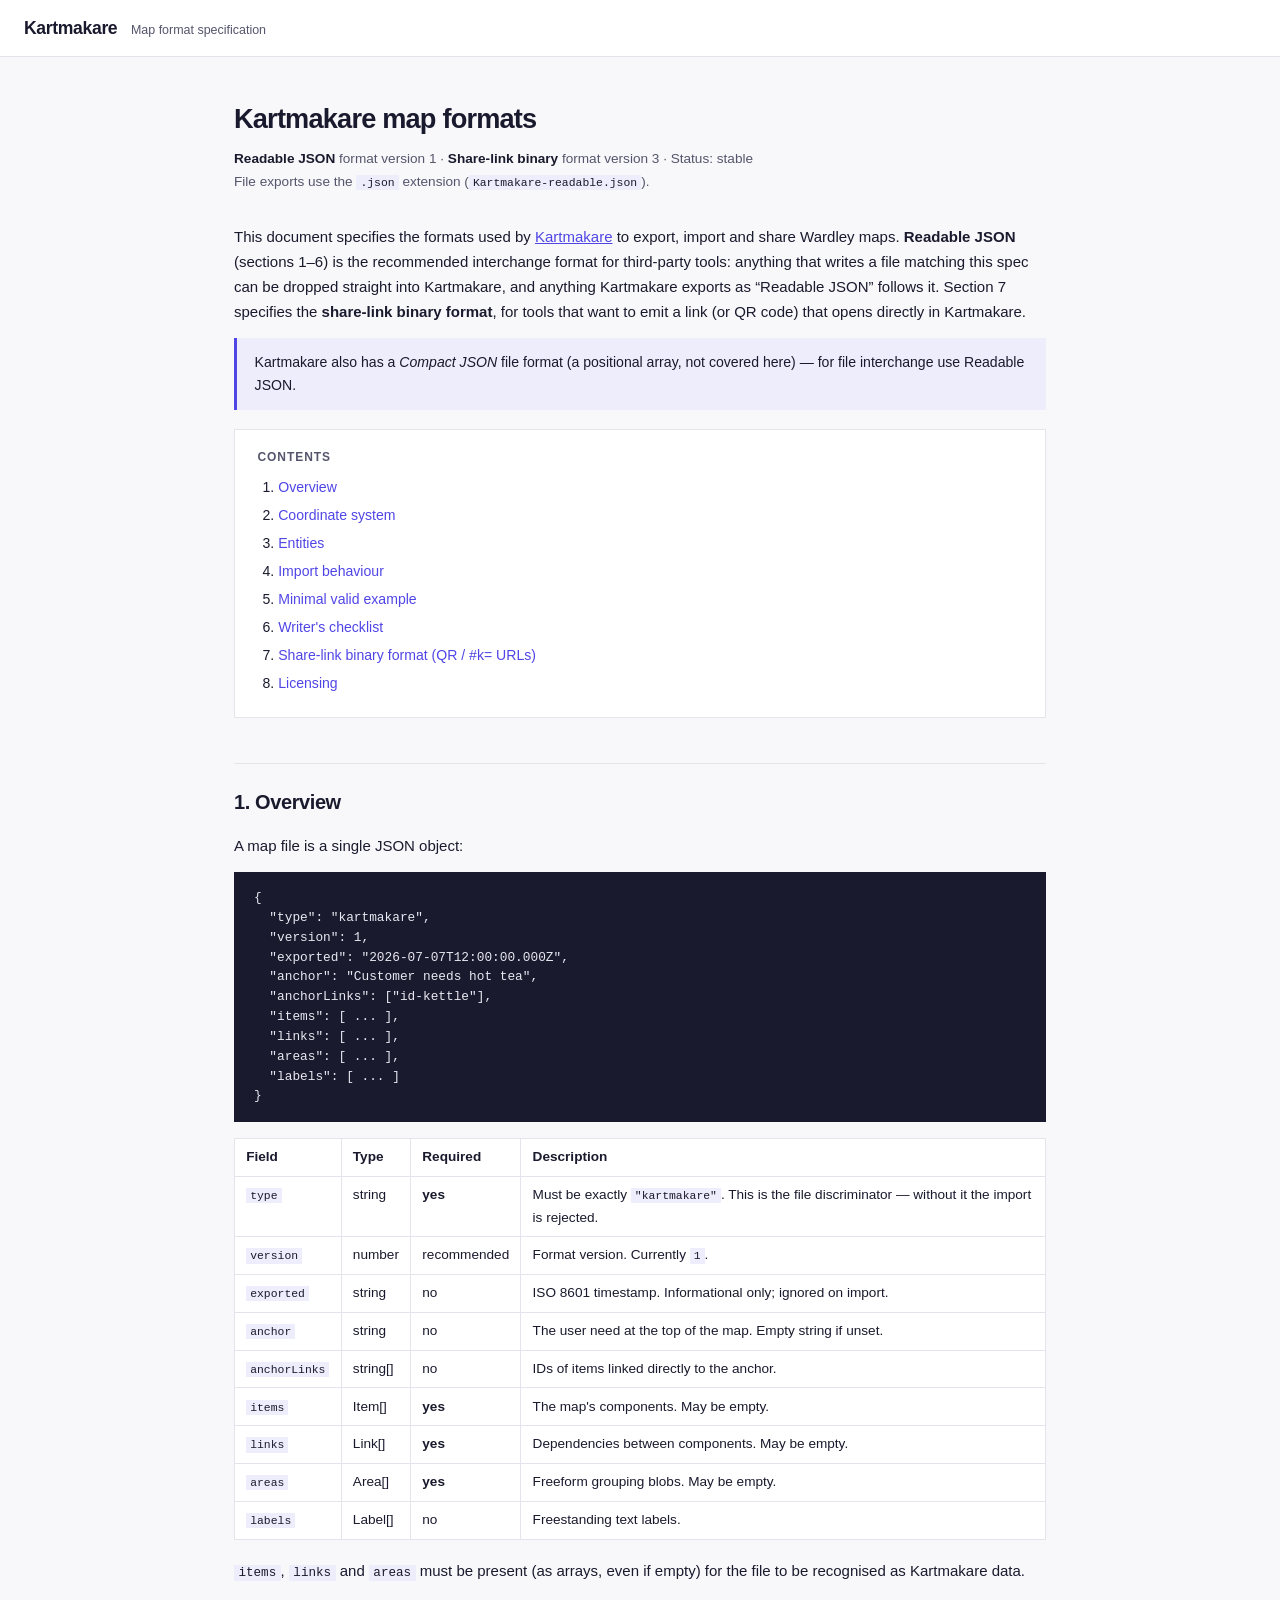
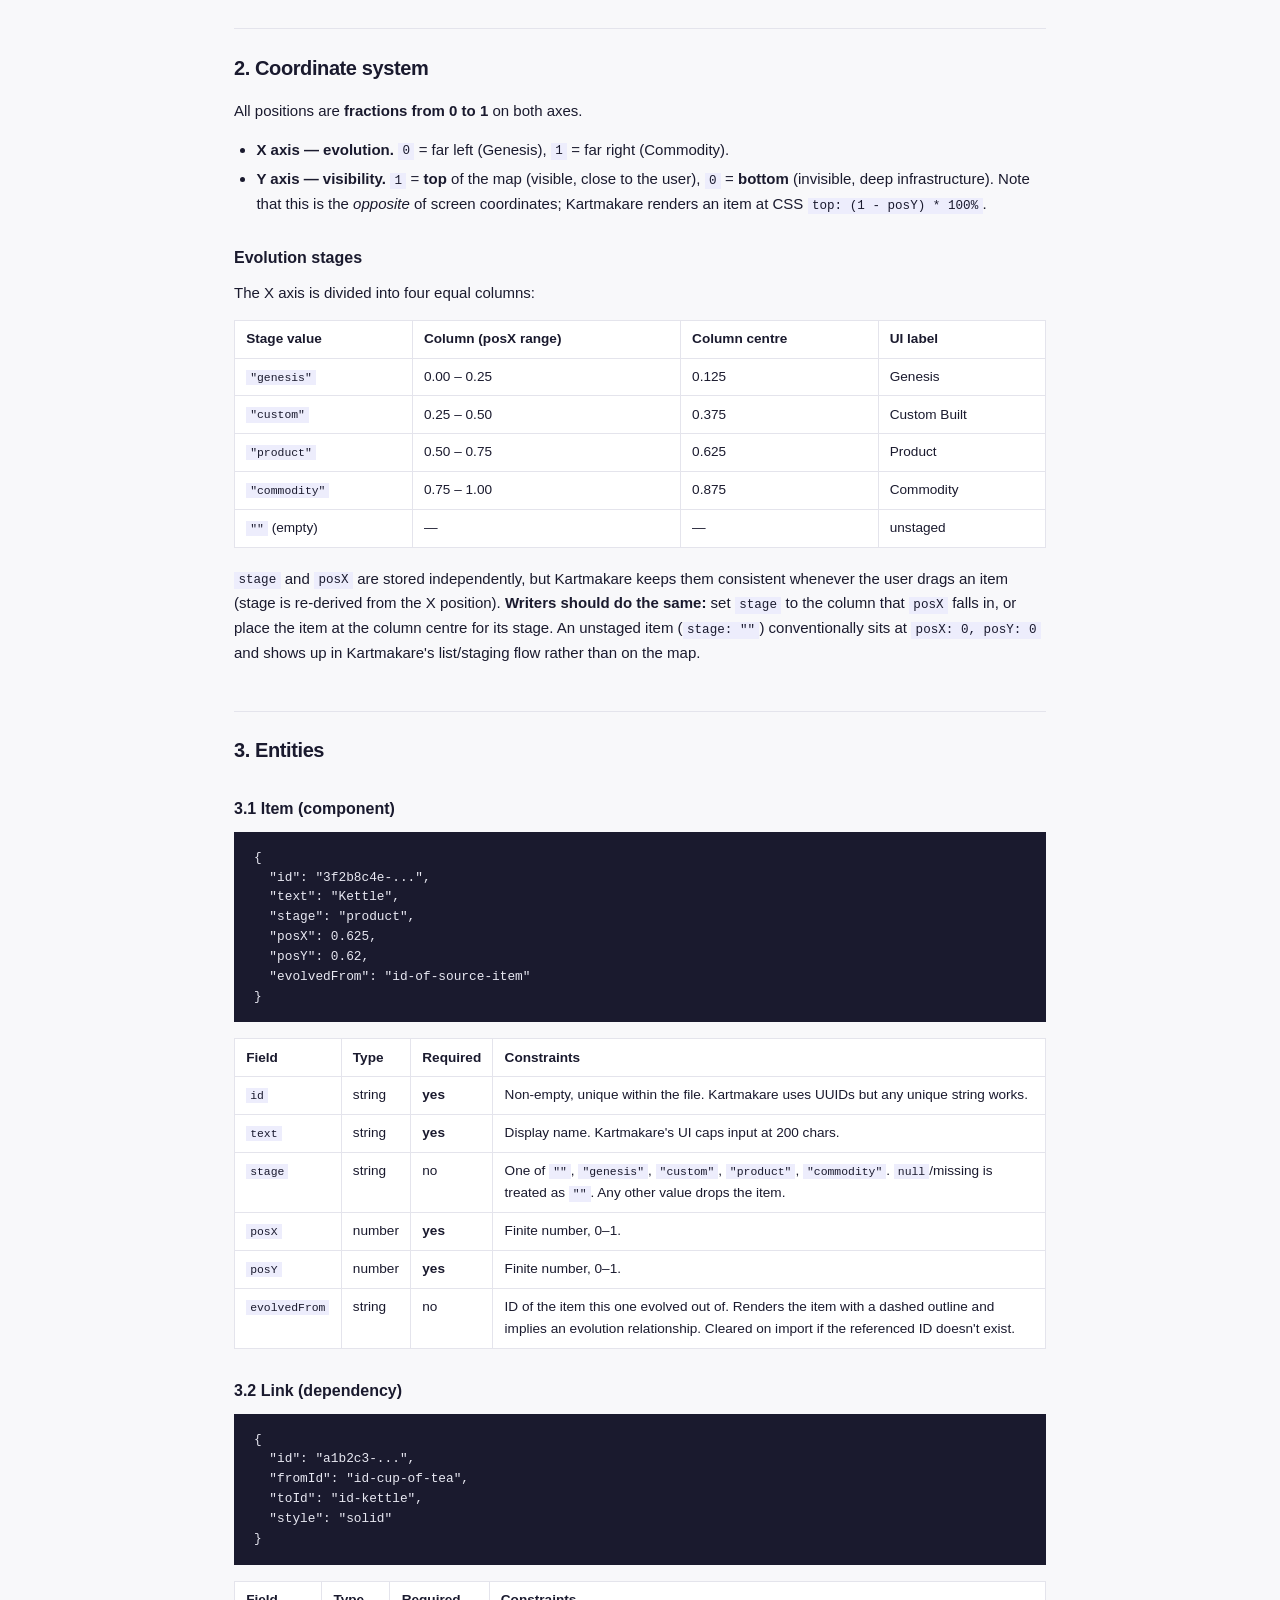
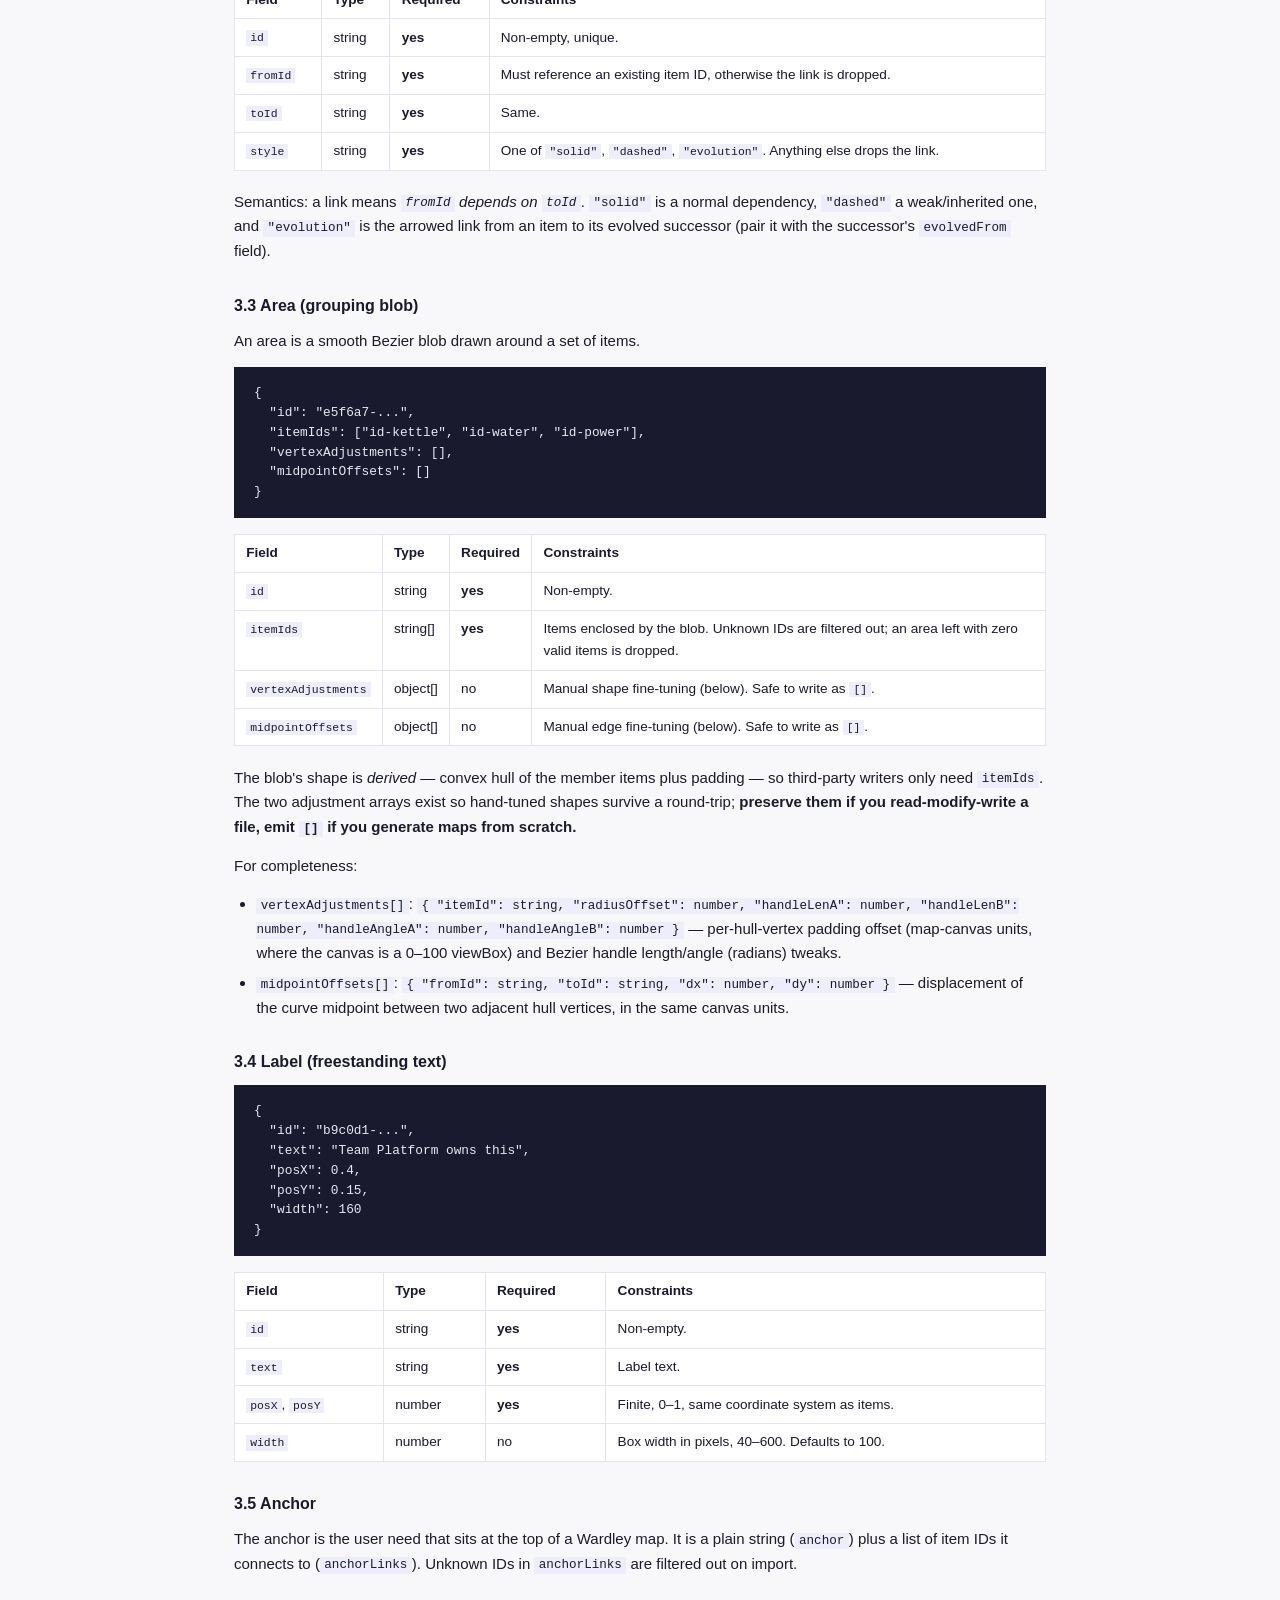
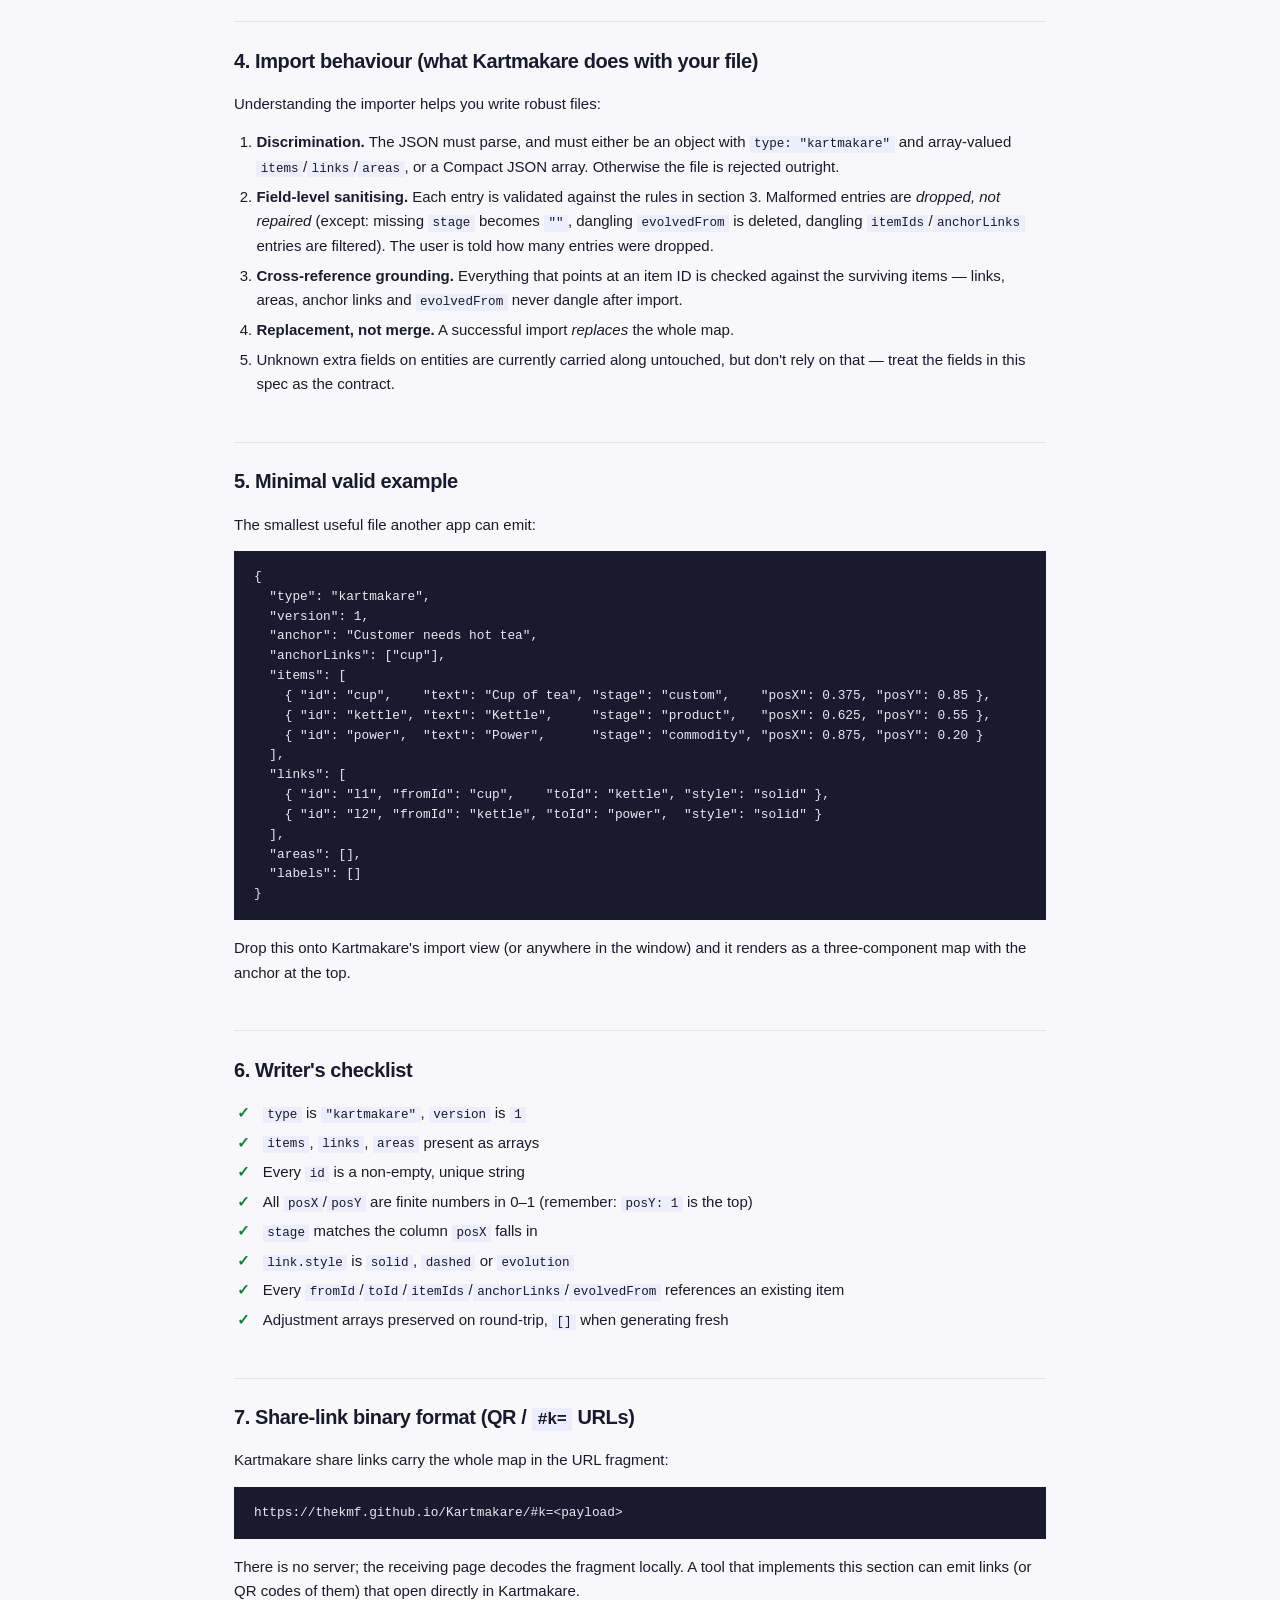
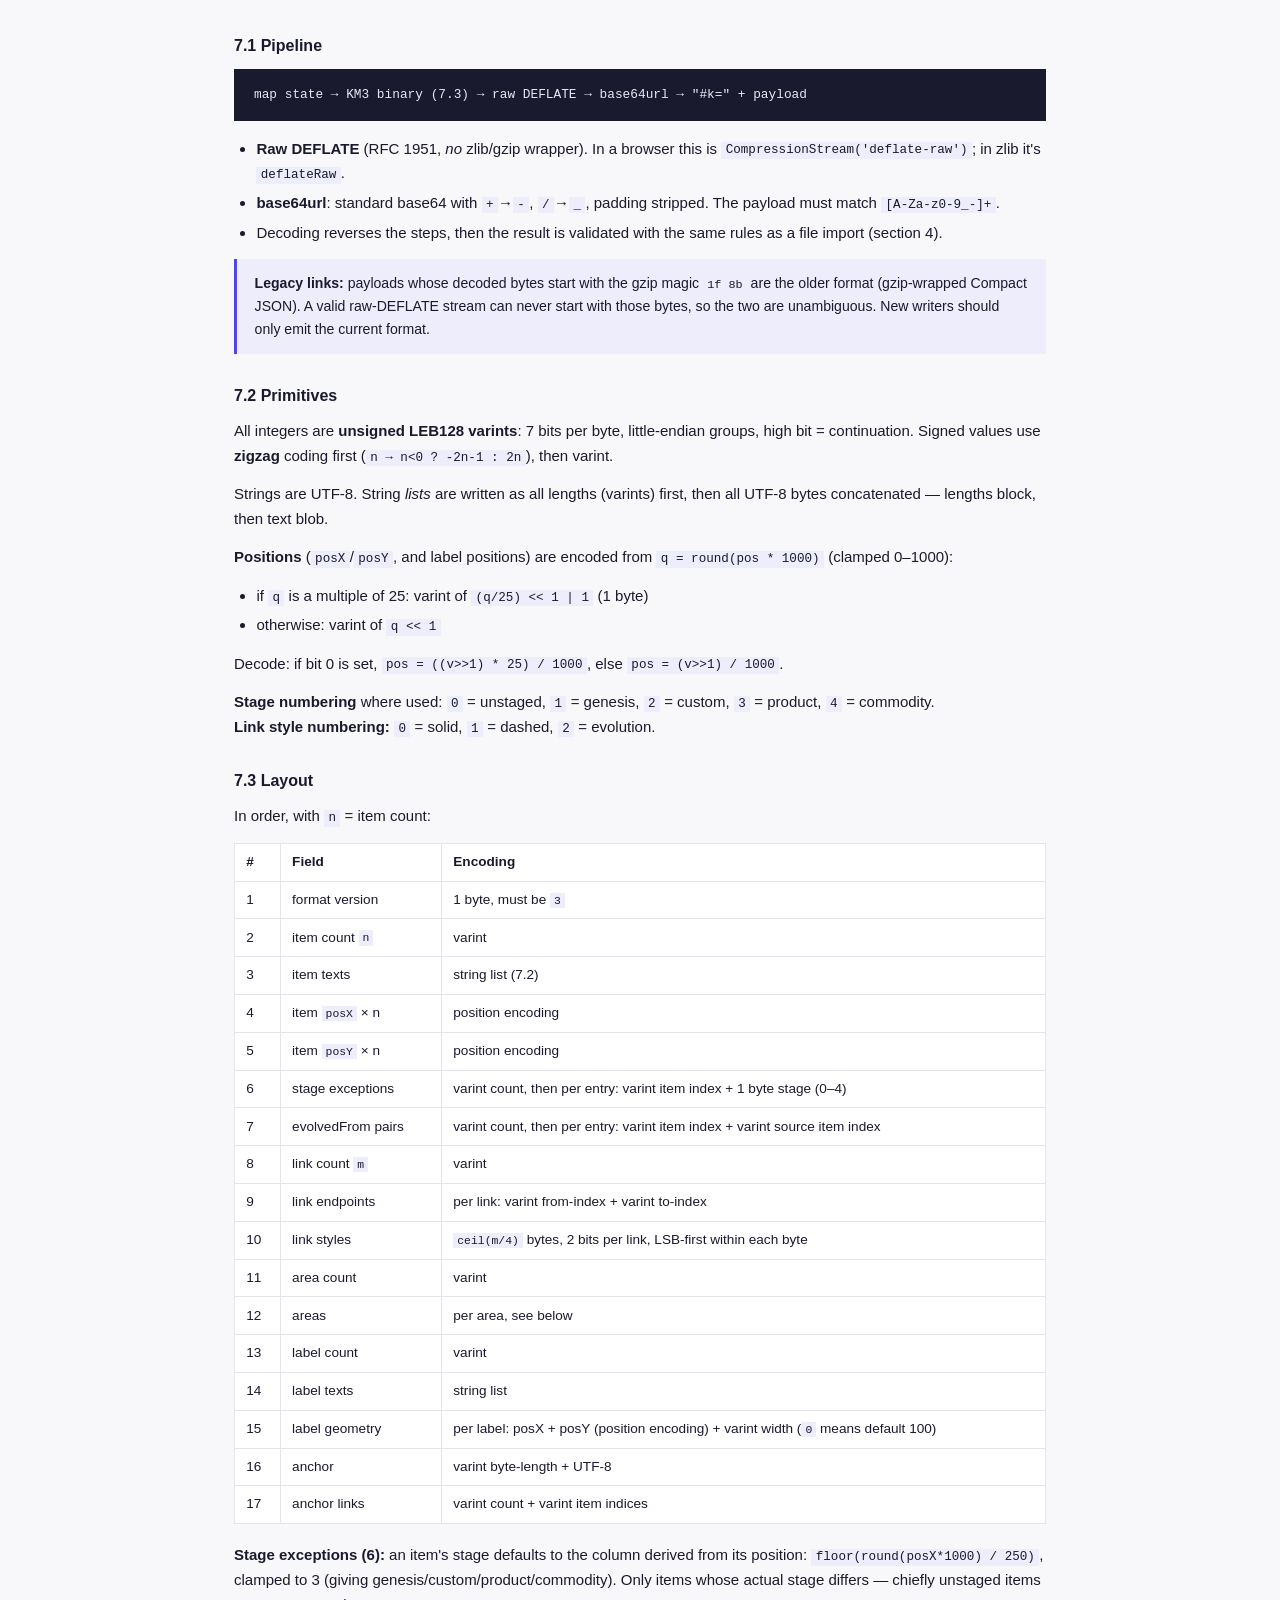
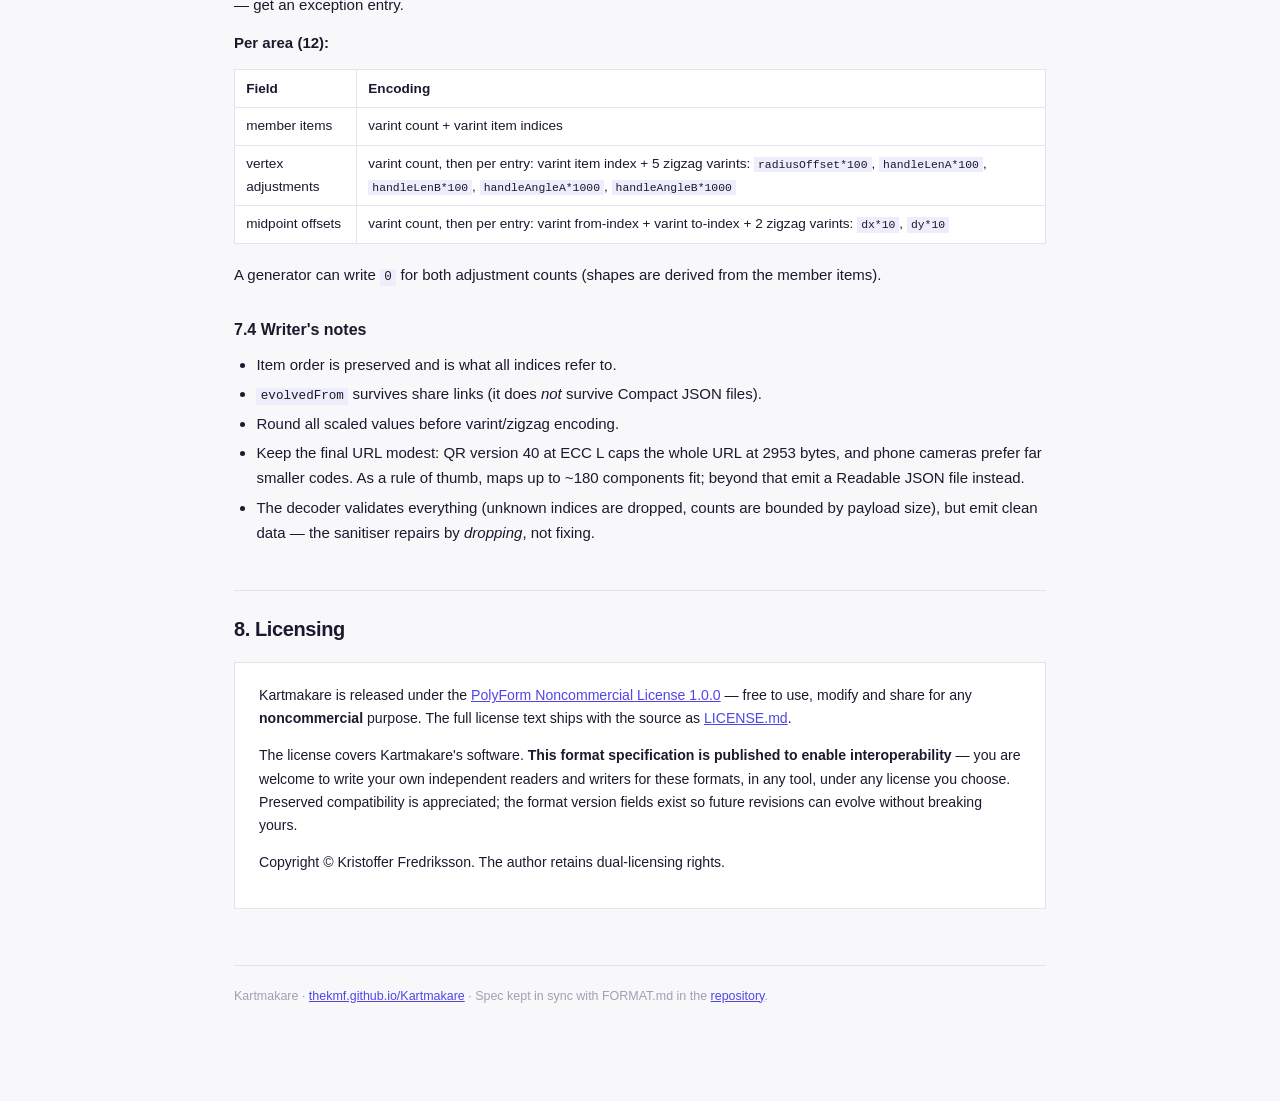
==== commit 04f94c33: "Tighten copyright line in format spec licensing section Co-Authored-By: Claude Opus 4.8 (1M context)" ====
--- a/format.html
+++ b/format.html
@@ -414,8 +414,7 @@
     independent readers and writers for these formats, in any tool, under any license
     you choose. Preserved compatibility is appreciated; the format version fields
     exist so future revisions can evolve without breaking yours.</p>
-    <p>Copyright &copy; Kristoffer Fredriksson (TwoFour). Commercial licensing of
-    Kartmakare itself is available on request — the author retains dual-licensing
+    <p>Copyright &copy; Kristoffer Fredriksson. The author retains dual-licensing
     rights.</p>
 </div>
 
